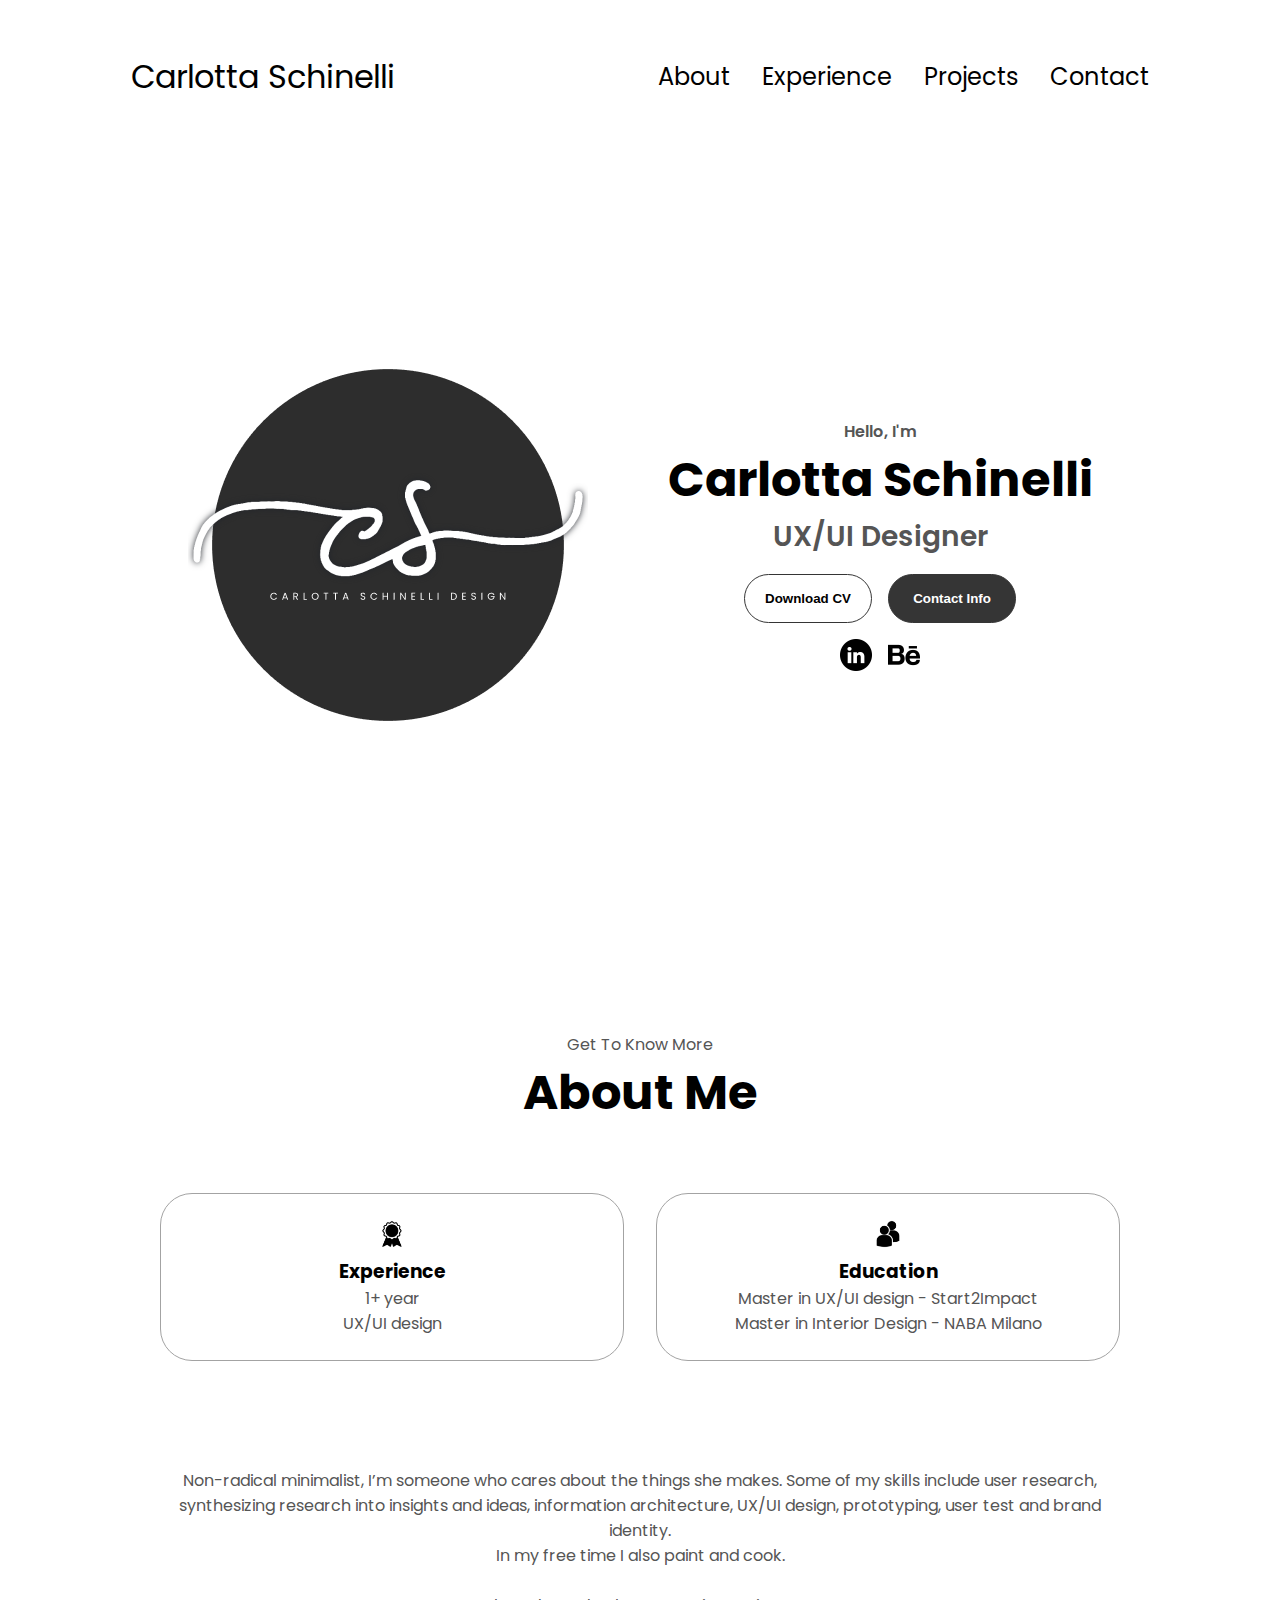
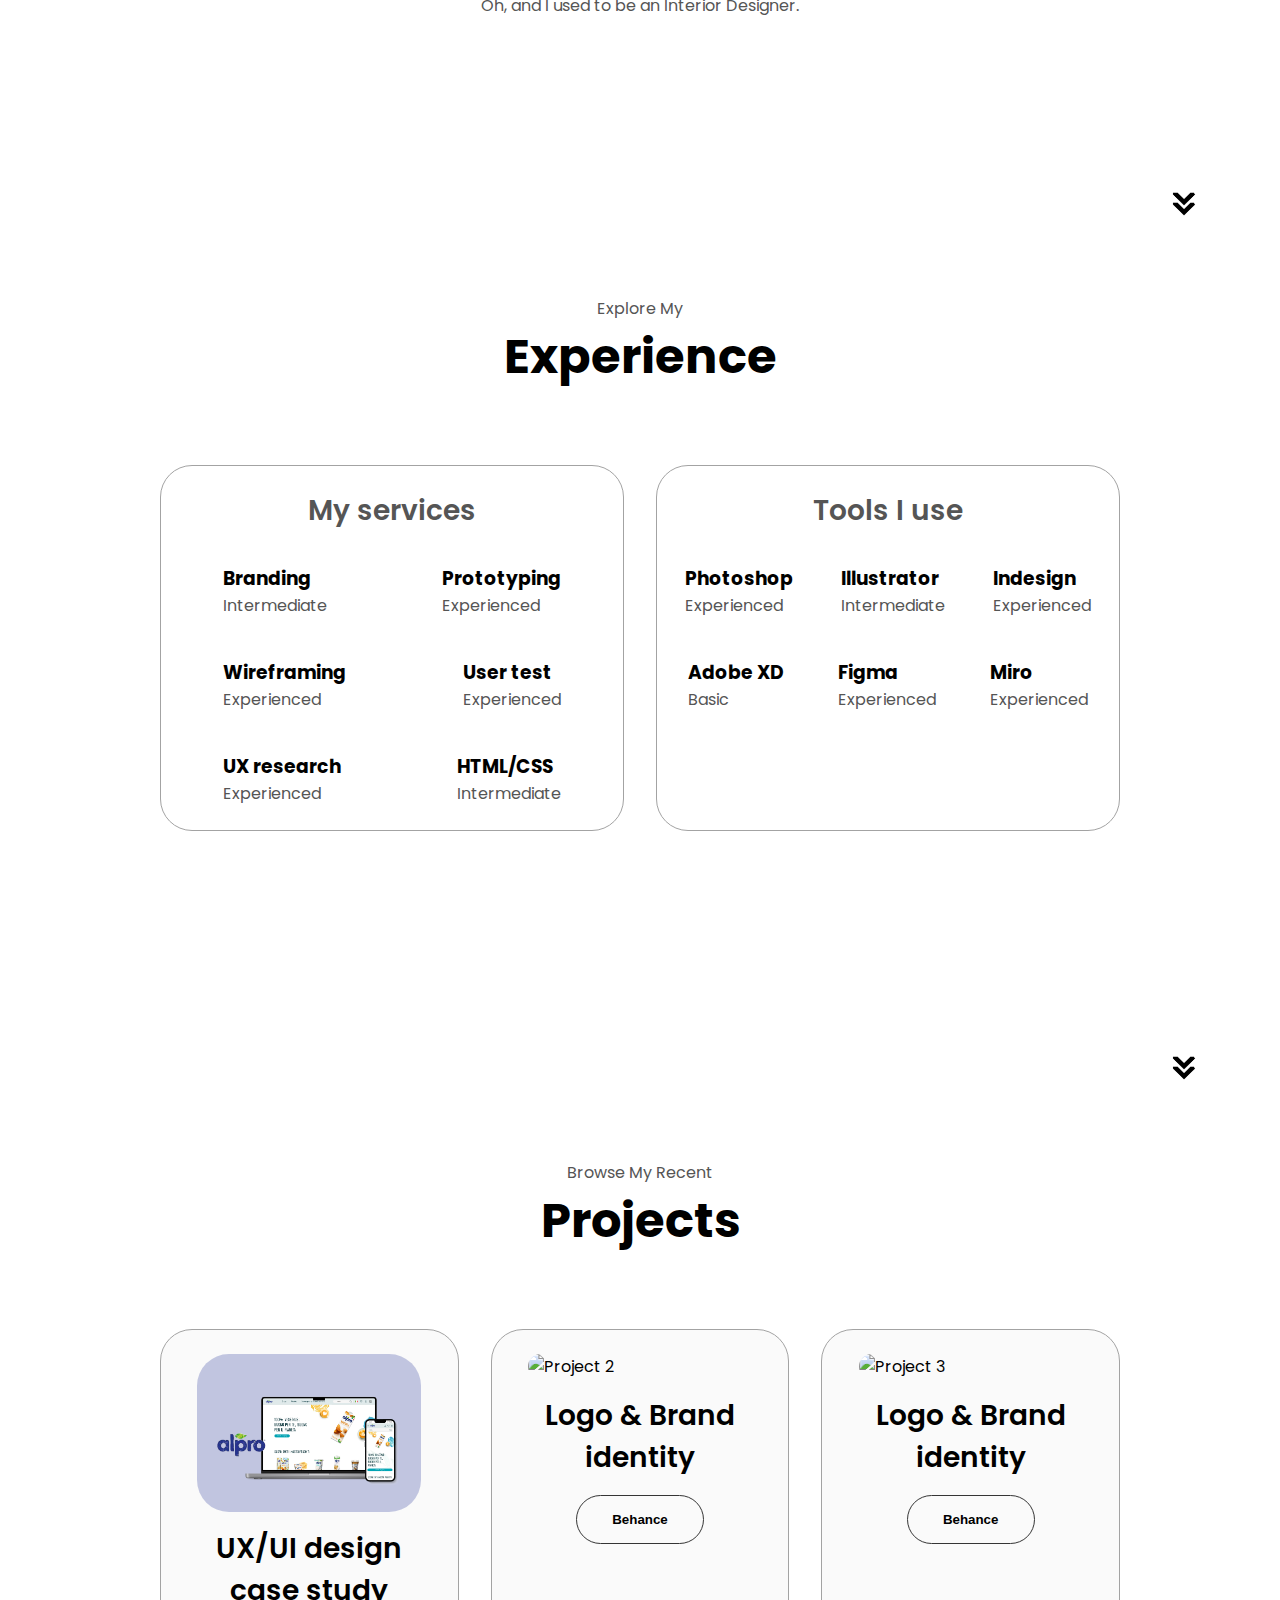
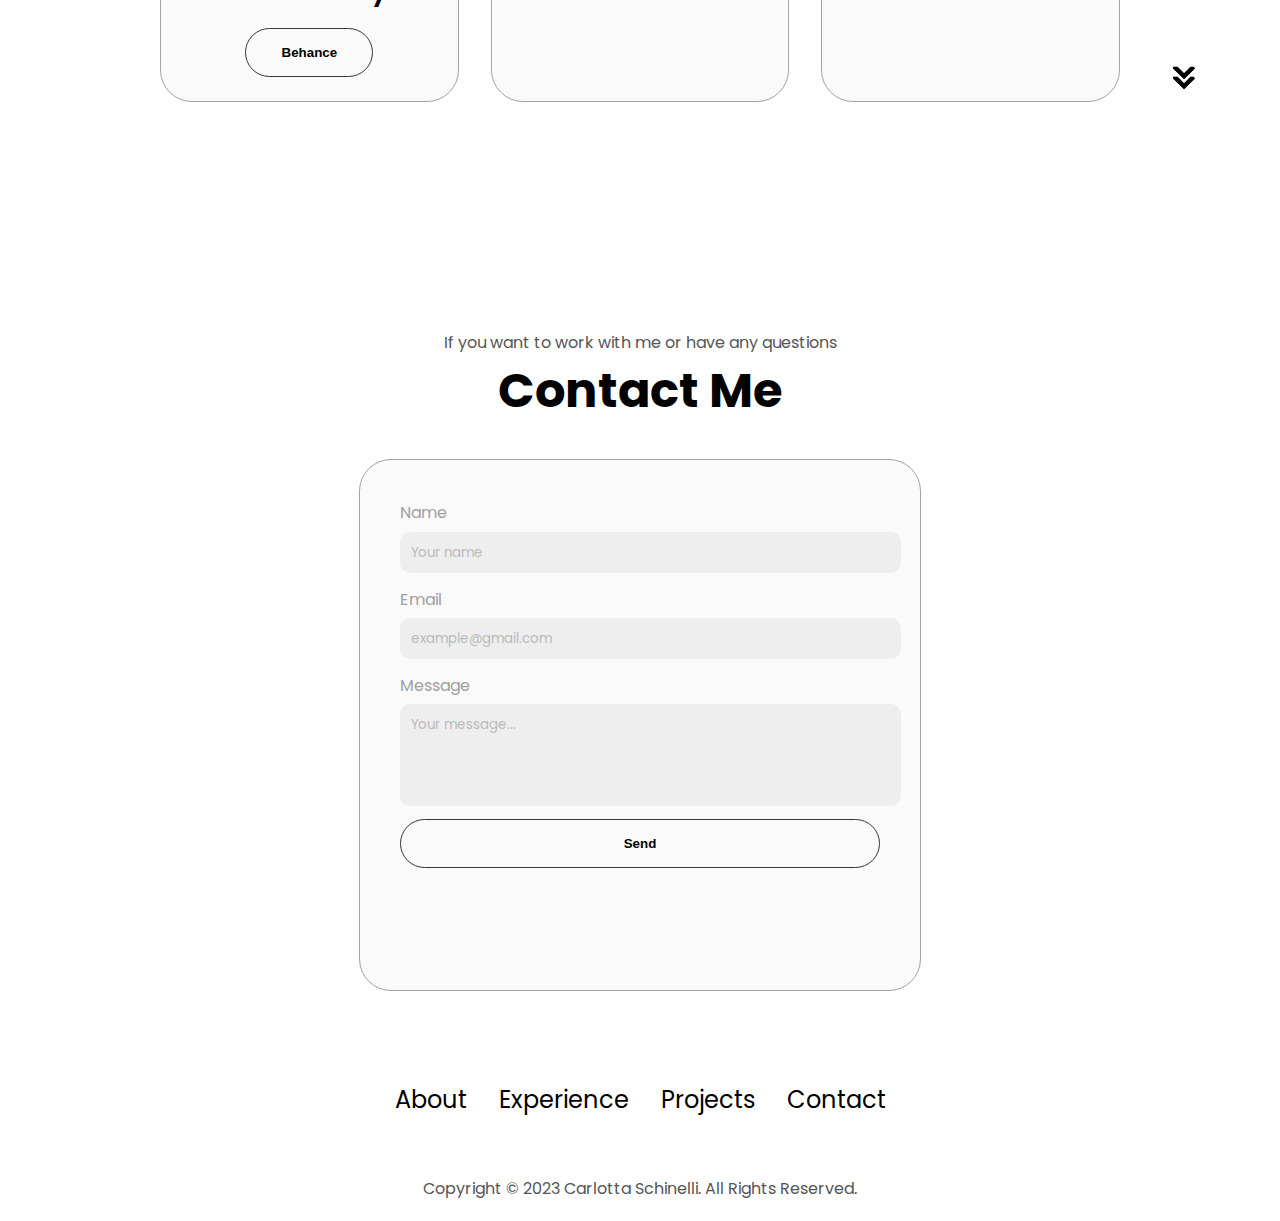
==== index.html @ c9498b90 "prova portfolio" ====
<!DOCTYPE html>
<html lang="en">
<head>
    <meta charset="UTF-8">
    <meta name="viewport" content="width=device-width, initial-scale=1.0">
    <title>Carlotta Schinelli</title>
    <link rel="icon" type="image/x-icon" href="icona.png">
    <link rel="stylesheet" href="style.css">
    <link rel="stylesheet" href="mediaqueries.css">
    <script src="script.js"></script>
    <script type="text/javascript"
        src="https://cdn.jsdelivr.net/npm/@emailjs/browser@3/dist/email.min.js"></script>
    <script type="text/javascript">
       (function(){
       emailjs.init("9utbz0dbFvZwdBtYJ");
       })();
    </script>
    

</head>
<body>

    <nav id="desktop-nav">
        <div class="logo">Carlotta Schinelli</div>
        <div>
            <ul class="nav-links">
                <li><a href="#about">About</a></li>
                <li><a href="#experience">Experience</a></li>
                <li><a href="#projects">Projects</a></li>
                <li><a href="#contact">Contact</a></li>
            </ul>
        </div>
    </nav>
    <nav id="hamburger-nav">
        <div class="logo">Carlotta Schinelli</div>
        <div class="hamburger-menu">
            <div class="hamburger-icon" onclick="toggleMenu()">
                <span></span>
                <span></span>
                <span></span>
            </div>
            <div class="menu-links">
                <li><a href="#about" onclick="toggleMenu()">About</a></li>
                <li><a href="#experience" onclick="toggleMenu()">Experience</a></li>
                <li><a href="#projects" onclick="toggleMenu()">Projects</a></li>
                <li><a href="#contact" onclick="toggleMenu()">Contact</a></li>
            </div>
        </div>
    </nav>
    <section id="profile">
        <div class="section__pic-container">
            <img src="cs.png" alt="Carlotta Schinelli profile picture">
        </div>
        <div class="section__text">
            <p class="section__text__p1">Hello, I'm</p>
            <h1 class="title">Carlotta Schinelli</h1>
            <p class="section__text__p2">UX/UI Designer</p>
            <div class="btn-container">
                <button class="btn btn-color-2" onclick="window.open('curriculum.pdf')">Download CV</button>
                <button class="btn btn-color-1" onclick="location.href='./#contact'">Contact Info</button>
            </div>
            <div id="socials-container">
                <img src="linkedin.png" alt="My LinkedIn profile" class="icon" onclick="location.href='https://www.linkedin.com/in/carlotta-schinelli-60639b196/'">
                <img src="behance.png" alt="My Behance profile" class="icon" onclick="location.href='https://www.behance.net/carlottaschinelli'">

            </div>
        </div>
    </section>
    <section id="about">
        <p class="section__text__p1">Get To Know More</p>
        <h1 class="title">About Me</h1>
       
        <div class="about-details-container">
            <div class="about-containers">
                <div class="details-container">
                    <img src="experience.png" alt="experience icon" class="icon">
                    <h3>Experience</h3>
                    <p>1+ year <br>UX/UI design</p>
                </div>
                <div class="details-container">
                    <img src="education.png" alt="education icon" class="icon">
                    <h3>Education</h3>
                    <p>Master in UX/UI design - Start2Impact<br>Master in Interior Design - NABA Milano</p>
                </div>
            </div>
            <div class="text-container">
                <p><br><br><br>Non-radical minimalist, I’m someone who cares about the things she makes. Some of my skills include user research, synthesizing research into insights and ideas, information architecture, UX/UI design, prototyping, user test and brand identity. <br>In my free time I also paint and cook. <br><br>Oh, and I used to be an Interior Designer.</p>
            </div>
        </div>
        <img src="arrow.png" alt="Arrow icon" class="icon arrow" onclick="location.href='./#experience'">

    </section>
    <section id="experience">
        <p class="section__text__p1">Explore My</p>
        <h1 class="title">Experience</h1>
        <div class="experience-details-container">
            <div class="about-containers">
                <div class="details-container">
                    <h2 class="experience-sub-title">My services</h2>
                    <div class="article-container">
                        <article>
                            <div>
                                <h3>Branding</h3>
                                <p>Intermediate</p>
                            </div>
                        </article>
                        <article>
                            <div>
                                <h3>Prototyping</h3>
                                <p>Experienced</p>
                            </div>
                        </article>
                        <article>
                            <div>
                                <h3>Wireframing</h3>
                                <p>Experienced</p>
                            </div>
                        </article>
                        <article>
                            <div>
                                <h3>User test</h3>
                                <p>Experienced</p>
                            </div>
                        </article>
                        <article>
                            <div>
                                <h3>UX research</h3>
                                <p>Experienced</p>
                            </div>
                        </article>
                        <article>
                            <div>
                                <h3>HTML/CSS</h3>
                                <p>Intermediate</p>
                            </div>
                        </article>
                    </div>
                </div>
                <div class="details-container">
                    <h2 class="experience-sub-title">Tools I use</h2>
                    <div class="article-container">
                        <article>
                            <div>
                                <h3>Photoshop</h3>
                                <p>Experienced</p>
                            </div>
                        </article>
                        <article>
                        
                            <div>
                                <h3>Illustrator</h3>
                                <p>Intermediate</p>
                            </div>
                        </article>
                        <article>
                            <div>
                                <h3>Indesign</h3>
                                <p>Experienced</p>
                            </div>
                        </article>
                        <article>
                            <div>
                                <h3>Adobe XD</h3>
                                <p>Basic</p>
                            </div>
                        </article>
                        <article>
                            <div>
                                <h3>Figma</h3>
                                <p>Experienced</p>
                            </div>
                        </article>
                        <article>
                            <div>
                                <h3>Miro</h3>
                                <p>Experienced</p>
                            </div>
                        </article>
                    </div>
                </div>
            </div>
        </div>
        <img src="arrow.png" alt="Arrow icon" class="icon arrow" onclick="location.href='./#projects'">
    </section>
    <section id="projects">
        <p class="section__text__p1">Browse My Recent</p>
        <h1 class="title">Projects</h1>
        <div class="experience-details-container">
            <div class="about-containers">
            <div class="details-container color-container">
                <div class="article-container">
                    <img src="alpro.png" alt="Project 1" class="project-img">
                </div>
                <h2 class="experience-sub-title project-title">UX/UI design case study</h2>
                <div class="btn-container">
                    <button class="btn btn-color-2 project-btn" onclick="location.href='https://www.behance.net/gallery/179328001/Alpro-UXUI-design-case-study'">
                        Behance
                    </button>
                </div>
            </div>
            <div class="details-container color-container">
                <div class="article-container">
                    <img src="copertina.png" alt="Project 2" class="project-img">
                </div>
                <h2 class="experience-sub-title project-title">Logo & Brand identity</h2>
                <div class="btn-container">
                    <button class="btn btn-color-2 project-btn" onclick="location.href='https://www.behance.net/gallery/179890167/Orizon-Logo-Brand-Identity'">
                        Behance
                    </button>
                </div>
            </div>
            <div class="details-container color-container">
                <div class="article-container">
                    <img src="bag.png" alt="Project 3" class="project-img">
                </div>
                <h2 class="experience-sub-title project-title">Logo & Brand identity</h2>
                <div class="btn-container">
                    <button class="btn btn-color-2 project-btn" onclick="location.href='https://www.behance.net/gallery/179835811/Shopping-bag-Ottica-Savarino'">
                        Behance
                    </button>
                </div>
            </div></div>
        </div>
        <img src="arrow.png" alt="Arrow icon" class="icon arrow" onclick="location.href='./#contact'">
    </section>
    <section id="contact">
        <p class="section__text__p1">If you want to work with me or have any questions</p>
        <h1 class="title">Contact Me</h1>
        <div class="form">
            <form id="contact-form" action="https://formsubmit.co/1db7c8693e9397a681a95179f7b841f8" method="POST">
                <label for="user_name">Name</label>
                <input type="text" id="user_name" name="user_name" placeholder="Your name" required>
                <label for="user_email">Email</label>
                <input type="text" id="user_email" name="user_email" placeholder="example@gmail.com" required>
                <label for="message">Message</label>
                <textarea name="message" id="message" placeholder="Your message..." required></textarea>
                <button type="submit" class="submit-btn btn btn-color-2">Send</button>
                
            </form>
        </div>
    </section>
    <footer>
        <nav>
            <div class="nav-links-container">
                <ul class="nav-links">
                    <li><a href="#about">About</a></li>
                    <li><a href="#experience">Experience</a></li>
                    <li><a href="#projects">Projects</a></li>
                    <li><a href="#contact">Contact</a></li>
                </ul>
            </div>
        </nav>
        <p>Copyright &#169; 2023 Carlotta Schinelli. All Rights Reserved.</p>
    </footer>


    <script src="script.js"></script>
</body>
</html>
---- style.css ----
/* GENERAL */


  @import url('https://fonts.googleapis.com/css2?family=Poppins:wght@300;400;500;600&display=swap');


*{
    margin: 0;
    padding: 0;
}

body{
    font-family: 'Poppins', sans-serif;
}

html{
    scroll-behavior: smooth;
}

p{
    color: rgb(85, 85, 85);
}

/* TRANSITION */

a, btn {
    transition: all 300ms ease;
}

/* DESKTOP NAV */

nav, .nav-links {
    display: flex;
}

nav {
    justify-content: space-around;
    align-items: center;
    height: 17vh;
}

.nav-links {
    gap: 2rem;
    list-style: none;
    font-size: 1.5rem;
}

a {
    color: black;
    text-decoration: none;
    text-decoration-color: white;
}

a:hover {
    color: grey;
    text-underline-offset: 1rem;
    text-decoration-color: rgb(181, 181, 181);

}

.logo {
    font-size: 2rem;
}

.logo:hover {
    cursor: default;
}

/* HAMBURGER MENU */

#hamburger-nav {
    display: none;
}

.hamburger-menu {
    position: relative;
    display: inline-block;
}

.hamburger-icon {
    display: flex;
    flex-direction: column;
    justify-content: space-between;
    height: 24px;
    width: 30px;
    cursor: pointer;
}

.hamburger-icon span {
    width: 100%;
    height: 2px;
    background-color: black;
    transition: all 0.3 ease-in-out;
}

.menu-links {
    position: absolute;
    top: 100%;
    right: 0;
    background-color: #fff;
    width: fit-content;
    max-height: 0;
    overflow: hidden;
    transition: all 0.3 ease-in-out;
}

.menu-links a {
    display: block;
    padding: 10px;
    text-align: center;
    font-size: 1.5rem;
    color: black;
    text-decoration: none;
    transition: all 0.3 ease-in-out;
}

.menu-links li {
    list-style: none;
}

.menu-links.open {
    max-height: 300px;
}

.hamburger-icon.open span:first-child {
    transform: rotate(45deg) translate(10px, 5px);
}

.hamburger-icon.open span:nth-child(2) {
    opacity: 0;
}

.hamburger-icon.open span:last-child {
    transform: rotate(-45deg) translate(10px, -5px);
}

.hamburger-icon span:first-child {
    transform: none;
}

.hamburger-icon span:first-child {
    opacity: 1;
}

.hamburger-icon span:first-child {
    transform: none;
}

/* SECTIONS */

section {
    padding-top: 4vh;
    height: 96vh;
    margin: 0 10rem;
    box-sizing: border-box;
    min-height: fit-content;
}

.section-container {
    display: flex;
}

/* PROFILE SECTION */

#profile {
    display: flex;
    justify-content: center;
    gap: 5rem;
    height: 80vh;
}

.section__pic-container {
    display: flex;
    height: 400px;
    width: 400px;
    margin: auto 0;
}

.section__text {
    align-self: center;
    text-align: center;
}

.section__text p {
    font-weight: 600;
}

.section__text__p1 {
    text-align: center;
}

.section__text__p2 {
    font-size: 1.75rem;
    margin-bottom: 1rem;
}

.title {
    font-size: 3rem;
    text-align: center;
}

#socials-container {
    display: flex;
    justify-content: center;
    margin-top: 1rem;
    gap: 1rem;
}

/* ICONS */

.icon {
    cursor: pointer;
    height: 2rem;
}

/* BUTTONS */

.btn-container {
    display: flex;
    justify-content: center;
    gap: 1rem;
}

.btn {
    font-weight: 600;
    transition: all 300ms ease;
    padding: 1rem;
    width: 8rem;
    border-radius: 2rem;
}

.btn-color-1, .btn-color-2 {
    border: rgb(53, 53, 53) 0.1rem solid;
}

.btn-color-1:hover, .btn-color-2:hover {
    cursor: pointer;
}

.btn-color-1, .btn-color-2:hover {
    background: rgb(53, 53, 53);
    color: #fff;
}

.btn-color-1:hover {
    background: rgb(0, 0, 0);
}

.btn-color-2 {
    background: none;
}

.btn-color-2:hover {
    border: rgb(255, 255, 255) 0.1rem solid;
}

.btn-container {
    gap: 1rem;
}

/* ABOUT SECTION */

#about {
    position: relative;
}

#about h1 {
    margin-bottom: 2rem;
}

.about-containers {
    gap: 2rem;
    margin-bottom: 2rem;
    margin-top: 2rem;
}

.about-details-container {
    justify-content: center;
    flex-direction: column;
}

.about-containers, .about-details-container {
    display: flex;
}

.about-details-container p {
    text-align: center;
}

.about-pic {
    border-radius: 2rem;
}

.arrow {
    position: absolute;
    right: -5rem;
    bottom: 2.5rem;
}

.details-container {
    padding: 1.5rem;
    flex: 1;
    background: white;
    border-radius: 2rem;
    border: rgb(53, 53, 53) 0.1rem solid;
    border-color: rgb(163, 163, 163);
    text-align: center;
   
}

.section-container {
    gap: 4rem;
    height: 80%;
}

.section__pic-container {
    height: 400px;
    width: 400px;
    margin: auto 0;
}

/* EXPERIENCE SECTION */

#experience {
    position: relative;
}

.experience-sub-title {
    color: rgb(85, 85, 85);
    font-weight: 600;
    font-size: 1.75rem;
    margin-bottom: 2rem;
}

.experience-details-container {
    display: flex;
    justify-content: center;
    flex-direction: column;
    margin-top: 2.5rem;
}

.article-container {
    display: flex;
    text-align: initial;
    flex-wrap: wrap;
    flex-direction: row;
    gap: 2.5rem;
    justify-content: space-around;
    align-content: space-around;
}

.article {
    display: flex;
    width: 10rem;
    justify-content: space-around;
    gap: 0.5rem;
}

article .icon {
    cursor: default;
    
}

/* PROJECTS SECTION */

#projects {
    position: relative;
}

.color-container {
    border-color: rgb(163, 163, 163);
    background:rgb(250, 250, 250);
}

.project-img {
    border-radius: 2rem;
    width: 90%;
    height: 90%;
}

.project-title {
    margin: 1rem;
    color: black;
}

.project-btn {
    color: black
    border color: rgb(163, 163, 163);
}

/* CONTACT */

#contact {
    display: flex;
    justify-content: center;
    flex-direction: column;
    height: 70vh;
    margin-top: 10rem;
}

.contact-info-upper-container {
    display: flex;
    justify-content: center;
    border-radius: 2rem;
    border: rgb(53, 53, 53) 0.1rem solid;
    border-color: rgb(163, 163, 163);
    background: rgb(250, 250, 250);
    margin: 2rem auto;
    padding: 0.5rem;
}


.contact-info-container {
    display: flex;
    align-items: center;
    justify-content: center;
    gap: 0.5rem;
    margin: 1rem;
}




/* CONTACT FORM */

.form {
    display: inline;
    justify-content: center;
    align-items: center;
    flex-direction: column;
    height: 50vh;
    width: 50%;
    border-radius: 2rem;
    border: rgb(53, 53, 53) 0.1rem solid;
    border-color: rgb(163, 163, 163);
    background: rgb(250, 250, 250);
    margin: 2rem auto;
    background-size: cover;
    background-position: center;
    background-repeat: no-repeat;
    padding: 2.5em;
    
    
}


#contact-form {
    display: flex;
    justify-content: center;
    align-items: flex-start;
    flex-direction: column;
    
}

#contact-form input,
#contact-form textarea {
    border: none;
    padding: 0.8em;
    width: 100%;
    border-radius: 10px;
    margin: 0.5em 0 1em 0;
    background: #eee;
    color: #969696;
    font-family: 'Poppins', sans-serif;
}

#contact-form label {
    color: #a0a0a0;
}

#contact-form textarea {
    resize: none;
    height: 6em;
    font-family: 'Poppins', sans-serif;
}

#contact-form input:focus,
#contact-form textarea:focus {
    outline: none;
}


#contact-form input::placeholder,
#contact-form textarea::placeholder {
    color: #bababa;
}

#contact-form button {
    width: 100%;
}





/* FOOTER */

footer {
    height: 22vh;
    margin: 0 1rem;
}

footer p {
    text-align: center;
}
---- mediaqueries.css ----
@media screen and (max-width: 1400px) {
    #profile {
      height: 83vh;
      margin-bottom: 6rem;
    }
    .about-containers {
      flex-wrap: wrap;
    }
    #contact,
    #projects {
      height: fit-content;
    }
  }
  
  @media screen and (max-width: 1200px) {
    #desktop-nav {
      display: none;
    }
    #hamburger-nav {
      display: flex;
    }
    #experience,
    .experience-details-container {
      margin-top: 2rem;
    }
    #profile,
    .section-container {
      display: block;
    }
    .arrow {
      display: none;
    }
    section,
    .section-container {
      height: fit-content;
    }
    section {
      margin: 0 5%;
    }
    .section__pic-container {
      width: 275px;
      height: 275px;
      margin: 0 auto 2rem;
    }
    .about-containers {
      margin-top: 0;
    }
  }
  
  @media screen and (max-width: 600px) {
    #contact,
    footer {
      height: 40vh;
    }
    #profile {
      height: 83vh;
      margin-bottom: 0;
    }
    article {
      font-size: 1rem;
    }
    footer nav {
      height: 50vh;
      margin-top: 6rem;
      margin-bottom: 1rem;
    }
    .about-containers,
    .contact-info-upper-container,
    .btn-container {
      flex-wrap: wrap;
    }
    .contact-info-container {
      margin: 0;
    }
    .contact-info-container p,
    .nav-links li a {
      font-size: 1rem;
    }
    .experience-sub-title {
      font-size: 1.25rem;
    }
    .logo {
      font-size: 1.5rem;
    }
    .nav-links {
      flex-direction: column;
      gap: 0.5rem;
      text-align: center;
    }
    .section__pic-container {
      width: auto;
      height: 46vw;
      justify-content: center;
    }
    .section__text__p2 {
      font-size: 1.25rem;
    }
    .title {
      font-size: 2rem;
    }
    .text-container {
      text-align: justify;
    }


    .form {
      width: 75%;
    }

  }
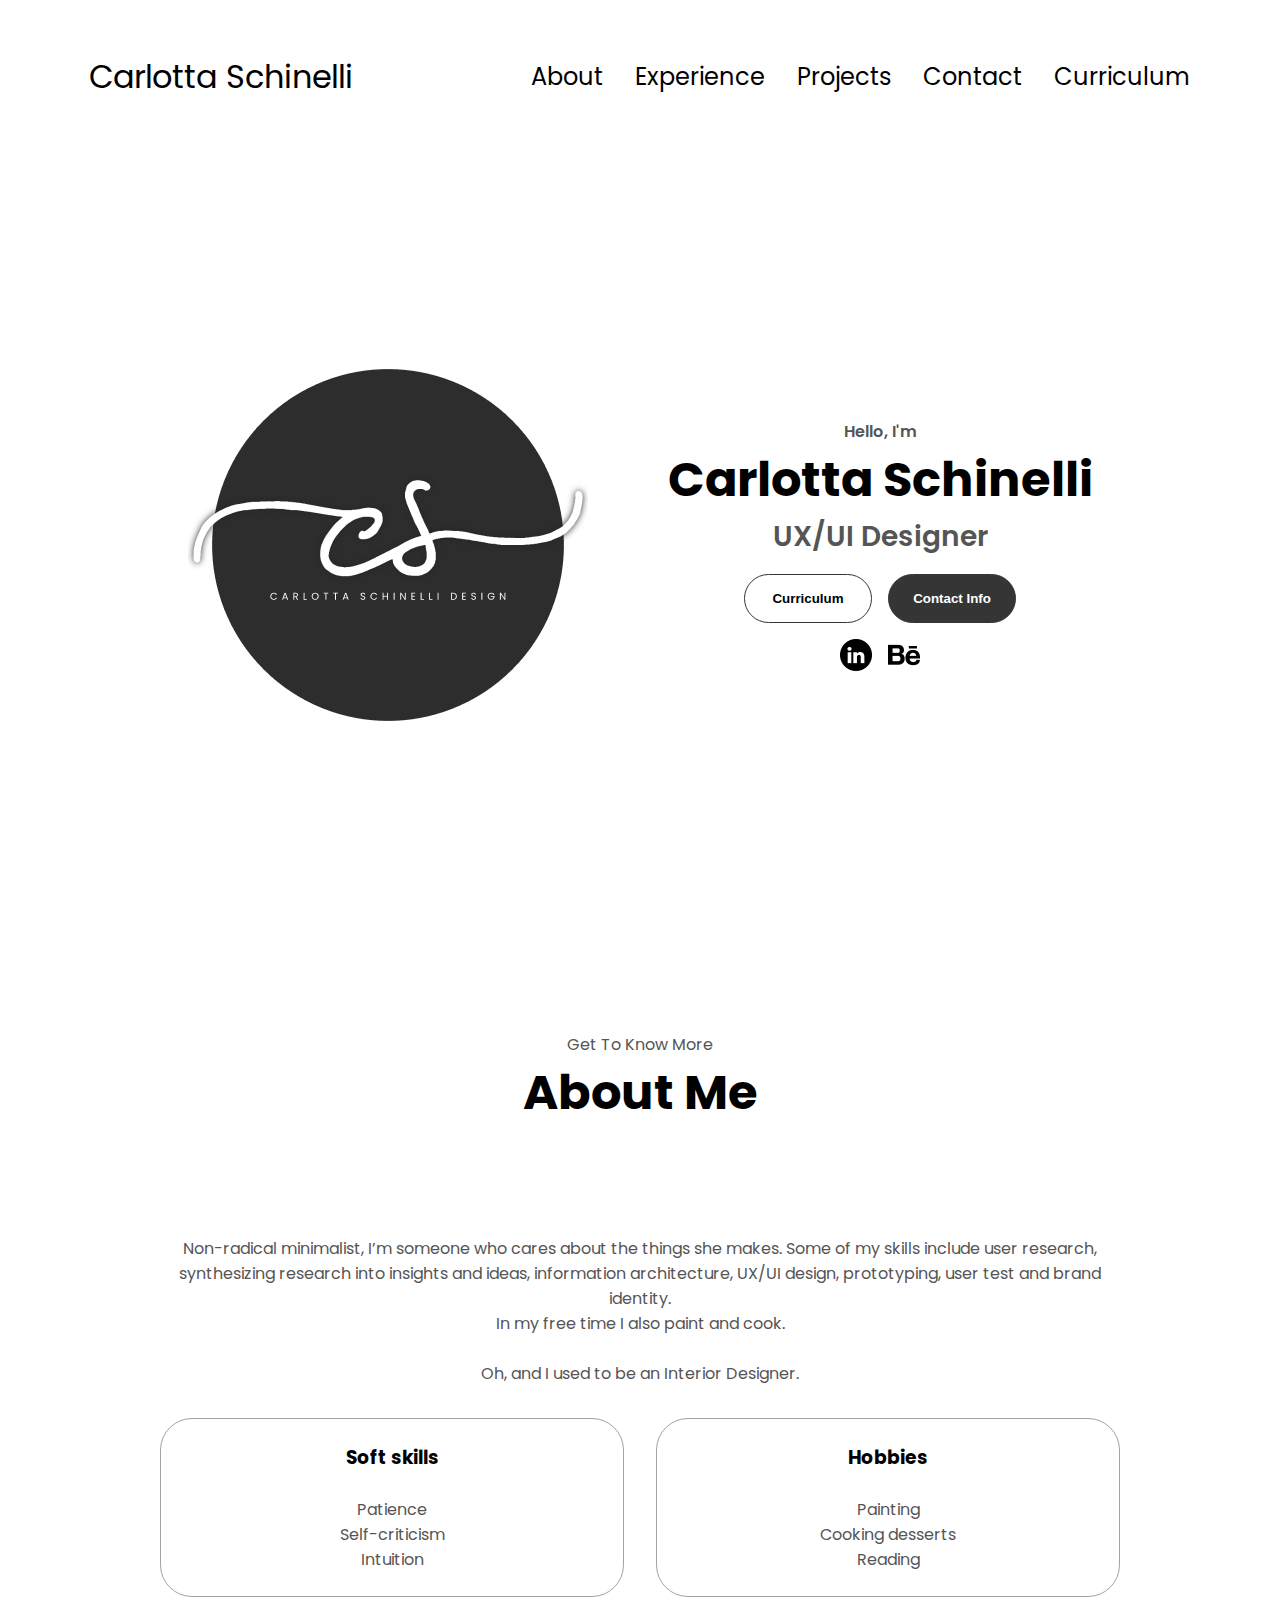
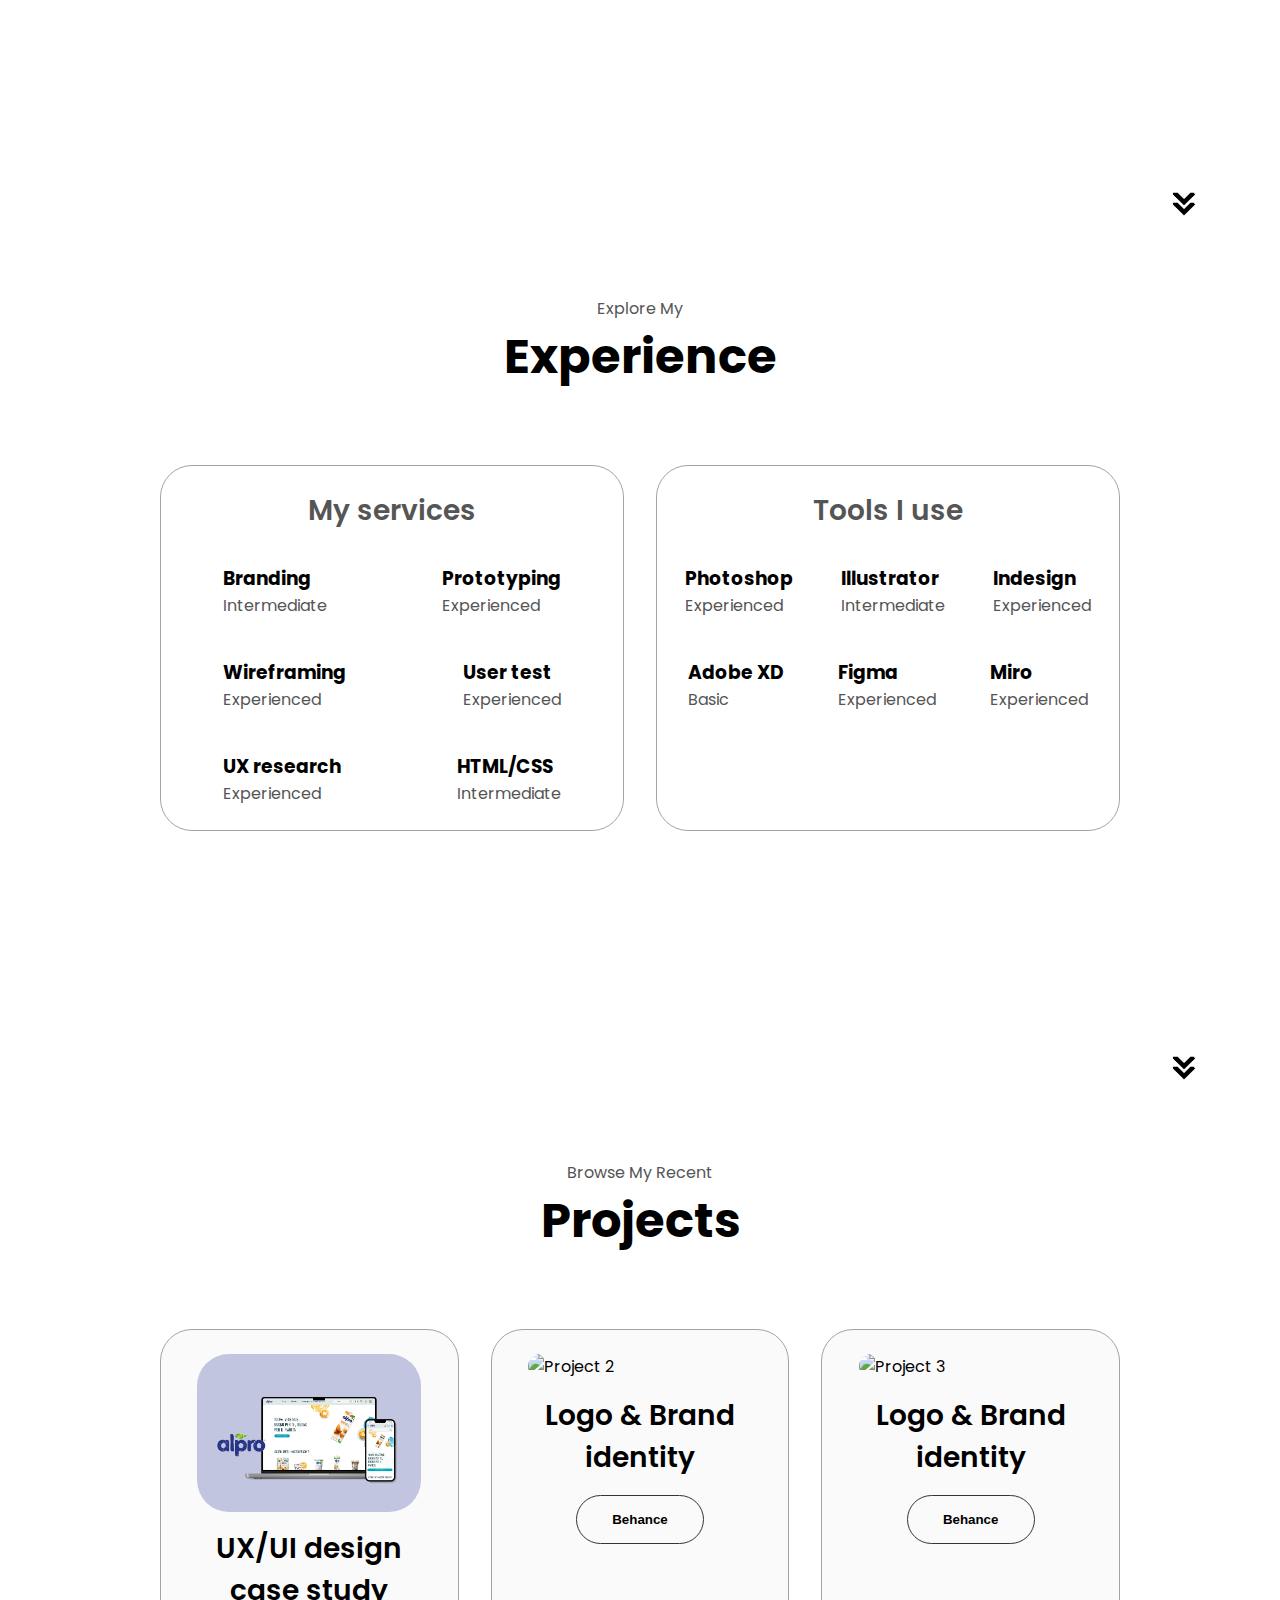
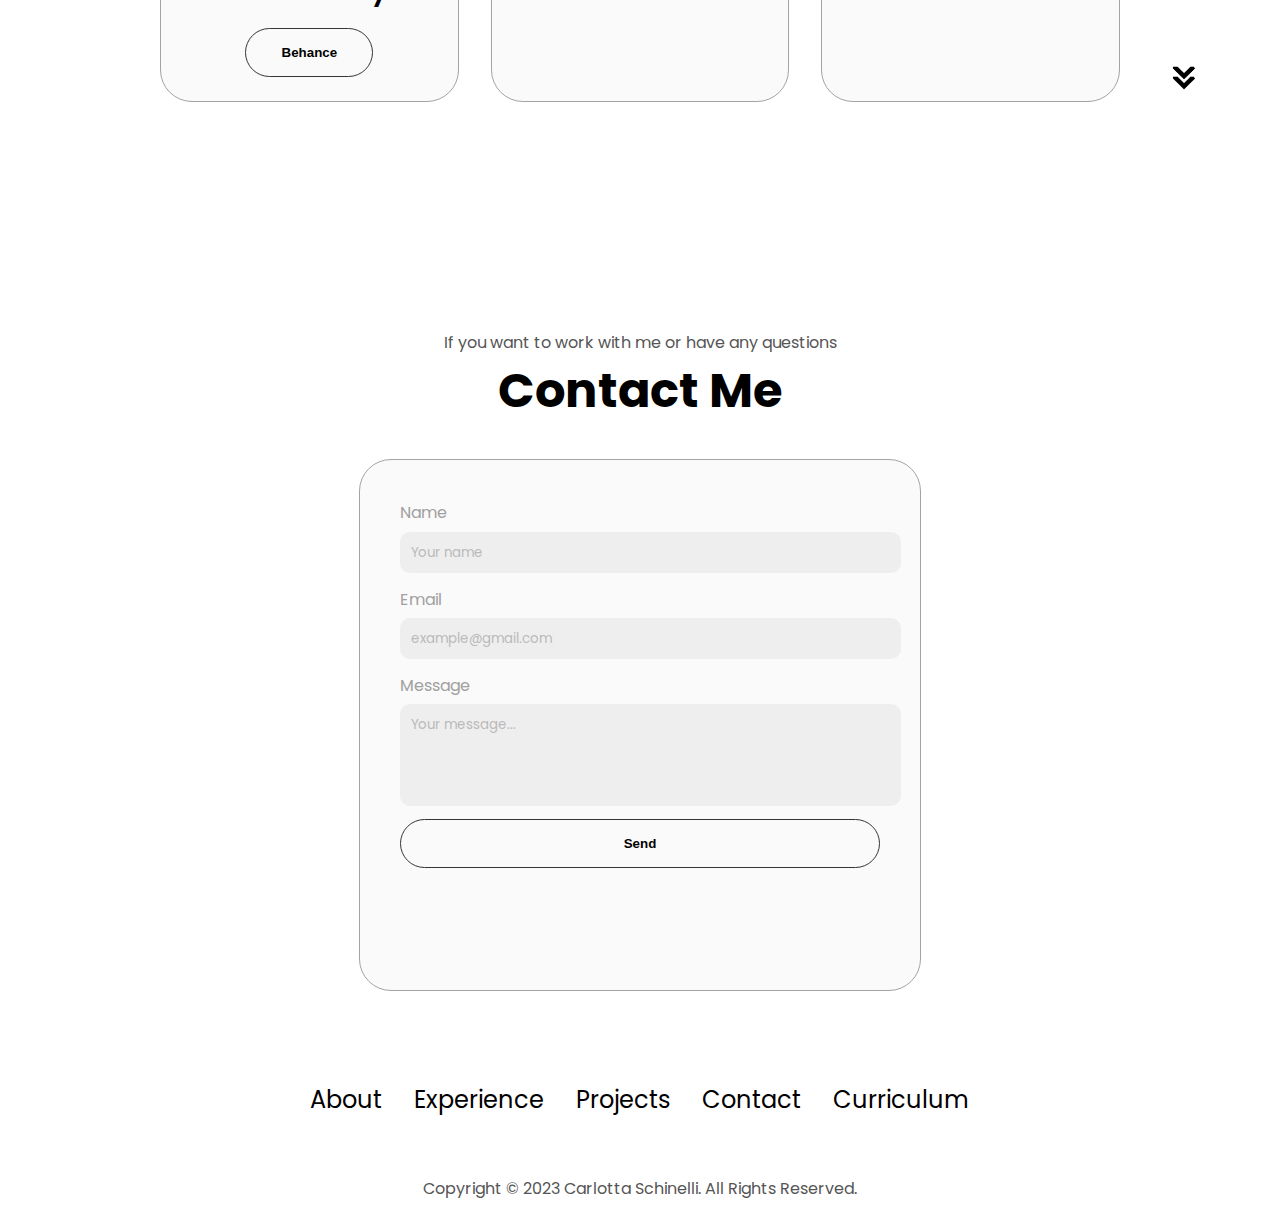
==== commit c8a58d56: "modifiche portfolio" ====
--- a/index.html
+++ b/index.html
@@ -3,11 +3,17 @@
 <head>
     <meta charset="UTF-8">
     <meta name="viewport" content="width=device-width, initial-scale=1.0">
+
+    <meta property="og:title" content="Carlotta Schinelli">
+    <meta property="og:type" content="Website">
+    <meta property="og:url" content="https://carlottaschinelli.github.io/portfolio/">
+    <meta property="og:image" content="https://postimg.cc/T51nVFKX">
+
     <title>Carlotta Schinelli</title>
     <link rel="icon" type="image/x-icon" href="icona.png">
     <link rel="stylesheet" href="style.css">
     <link rel="stylesheet" href="mediaqueries.css">
-    <script src="script.js"></script>
+    <script defer src="script.js"></script>
     <script type="text/javascript"
         src="https://cdn.jsdelivr.net/npm/@emailjs/browser@3/dist/email.min.js"></script>
     <script type="text/javascript">
@@ -28,6 +34,7 @@
                 <li><a href="#experience">Experience</a></li>
                 <li><a href="#projects">Projects</a></li>
                 <li><a href="#contact">Contact</a></li>
+                <li><a href="curriculum.html">Curriculum</a></li>
             </ul>
         </div>
     </nav>
@@ -44,6 +51,7 @@
                 <li><a href="#experience" onclick="toggleMenu()">Experience</a></li>
                 <li><a href="#projects" onclick="toggleMenu()">Projects</a></li>
                 <li><a href="#contact" onclick="toggleMenu()">Contact</a></li>
+                <li><a href="curriculum.html" onclick="toggleMenu()">Curriculum</a></li>
             </div>
         </div>
     </nav>
@@ -56,7 +64,7 @@
             <h1 class="title">Carlotta Schinelli</h1>
             <p class="section__text__p2">UX/UI Designer</p>
             <div class="btn-container">
-                <button class="btn btn-color-2" onclick="window.open('curriculum.pdf')">Download CV</button>
+                <button class="btn btn-color-2" onclick="location.href='./curriculum.html'">Curriculum</button>
                 <button class="btn btn-color-1" onclick="location.href='./#contact'">Contact Info</button>
             </div>
             <div id="socials-container">
@@ -71,21 +79,20 @@
         <h1 class="title">About Me</h1>
        
         <div class="about-details-container">
-            <div class="about-containers">
-                <div class="details-container">
-                    <img src="experience.png" alt="experience icon" class="icon">
-                    <h3>Experience</h3>
-                    <p>1+ year <br>UX/UI design</p>
-                </div>
-                <div class="details-container">
-                    <img src="education.png" alt="education icon" class="icon">
-                    <h3>Education</h3>
-                    <p>Master in UX/UI design - Start2Impact<br>Master in Interior Design - NABA Milano</p>
-                </div>
-            </div>
             <div class="text-container">
                 <p><br><br><br>Non-radical minimalist, I’m someone who cares about the things she makes. Some of my skills include user research, synthesizing research into insights and ideas, information architecture, UX/UI design, prototyping, user test and brand identity. <br>In my free time I also paint and cook. <br><br>Oh, and I used to be an Interior Designer.</p>
             </div>
+            <div class="about-containers">
+                <div class="details-container">
+                    <h3>Soft skills</h3>
+                    <p> <br>Patience <br>Self-criticism <br>Intuition</p>
+                </div>
+                <div class="details-container">
+                    <h3>Hobbies</h3>
+                    <p><br>Painting<br>Cooking desserts<br>Reading</p>
+                </div>
+            </div>
+            
         </div>
         <img src="arrow.png" alt="Arrow icon" class="icon arrow" onclick="location.href='./#experience'">
 
@@ -247,6 +254,7 @@
                     <li><a href="#experience">Experience</a></li>
                     <li><a href="#projects">Projects</a></li>
                     <li><a href="#contact">Contact</a></li>
+                    <li><a href="curriculum.html">Curriculum</a></li>
                 </ul>
             </div>
         </nav>
@@ -254,6 +262,6 @@
     </footer>
 
 
-    <script src="script.js"></script>
+    
 </body>
 </html>